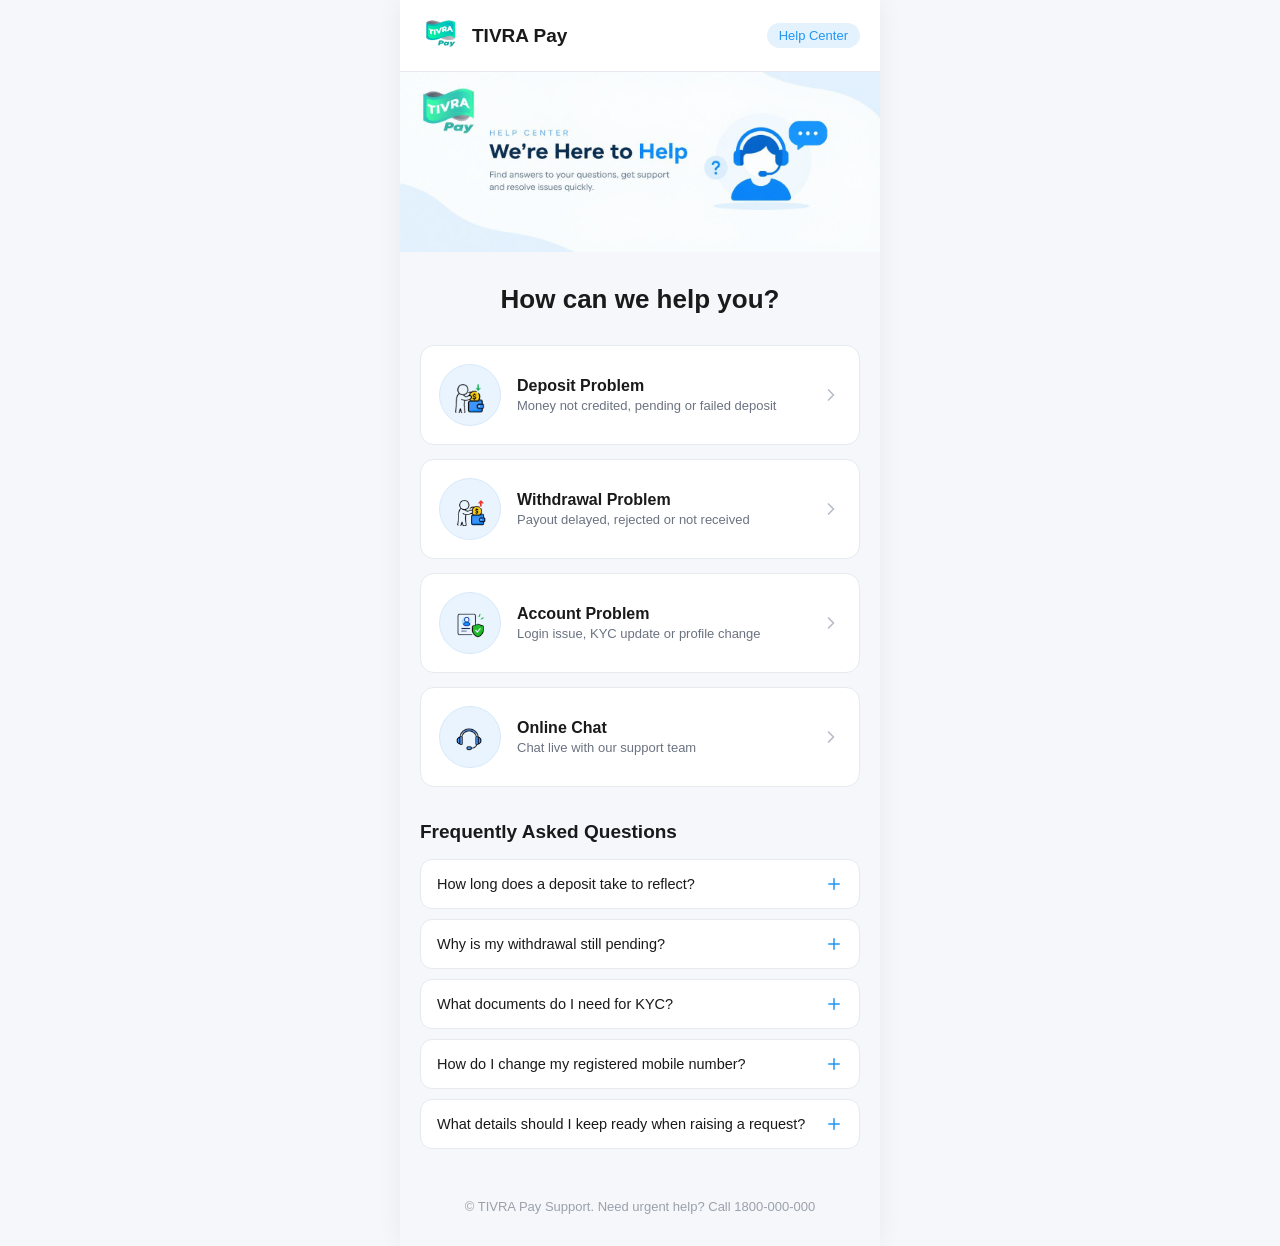
==== index.html @ f102bfab "Initial commit from mobile" ====
﻿<!DOCTYPE html>
<html lang="en">
<head>
    <meta charset="UTF-8">
    <meta name="viewport" content="width=device-width, initial-scale=1.0">
    <title>TIVRA Pay - Help Center</title>
    <link rel="stylesheet" href="style.css">
</head>
<body data-page="home">

    <!-- ===== HEADER ===== -->
    <header class="site-header">
        <div class="header-inner">
            <a href="index.html" class="brand">
                <img src="LOGO/logo.png" alt="TIVRA Pay" class="brand-logo">
                <span class="brand-name">TIVRA Pay</span>
            </a>
            <span class="header-badge">Help Center</span>
        </div>
    </header>

    <!-- ===== BANNER ===== -->
    <section class="banner">
        <img src="BANNER/photo_2026-10-02_21-46-53.jpg" alt="TIVRA Pay Help Center">
    </section>

    <!-- ===== INTRO ===== -->
    <section class="intro">
        <h1>How can we help you?</h1>
    </section>

    <!-- ===== ISSUE CARDS ===== -->
    <main class="issue-list">

        <!-- Deposit -->
        <a href="deposit.html" class="issue-card">
            <span class="icon-wrap">
                <img src="ICONS/DEPOSITE/photo_2026-10-02_21-55-02-removebg-preview.png" alt="Deposit Problem">
            </span>
            <span class="issue-text">
                <span class="issue-title">Deposit Problem</span>
                <span class="issue-desc">Money not credited, pending or failed deposit</span>
            </span>
            <svg class="chevron" viewBox="0 0 24 24" fill="none" stroke="currentColor" stroke-width="2" stroke-linecap="round" stroke-linejoin="round">
                <polyline points="9 18 15 12 9 6"/>
            </svg>
        </a>

        <!-- Withdrawal -->
        <a href="withdrawal.html" class="issue-card">
            <span class="icon-wrap">
                <img src="ICONS/WITHDRWAL/photo_2026-10-02_21-55-03-removebg-preview.png" alt="Withdrawal Problem">
            </span>
            <span class="issue-text">
                <span class="issue-title">Withdrawal Problem</span>
                <span class="issue-desc">Payout delayed, rejected or not received</span>
            </span>
            <svg class="chevron" viewBox="0 0 24 24" fill="none" stroke="currentColor" stroke-width="2" stroke-linecap="round" stroke-linejoin="round">
                <polyline points="9 18 15 12 9 6"/>
            </svg>
        </a>

        <!-- Account -->
        <a href="account.html" class="issue-card">
            <span class="icon-wrap" data-crop="account">
                <img src="ICONS/ACCOUNT-VERIFIRION/photo_2026-10-02_21-54-56-removebg-preview (1).png" alt="Account Problem">
            </span>
            <span class="issue-text">
                <span class="issue-title">Account Problem</span>
                <span class="issue-desc">Login issue, KYC update or profile change</span>
            </span>
            <svg class="chevron" viewBox="0 0 24 24" fill="none" stroke="currentColor" stroke-width="2" stroke-linecap="round" stroke-linejoin="round">
                <polyline points="9 18 15 12 9 6"/>
            </svg>
        </a>

    <!-- Online Chat -->
        <a href="#" class="issue-card" data-coming-soon="Online chat will be available soon.">
            <span class="icon-wrap">
                <img src="ICONS/ONLINE CHAT/photo_2026-10-03_16-47-51-removebg-preview.png" alt="Online Chat">
            </span>
            <span class="issue-text">
                <span class="issue-title">Online Chat</span>
                <span class="issue-desc">Chat live with our support team</span>
            </span>
            <svg class="chevron" viewBox="0 0 24 24" fill="none" stroke="currentColor" stroke-width="2" stroke-linecap="round" stroke-linejoin="round">
                <polyline points="9 18 15 12 9 6"/>
            </svg>
        </a>

    </main>

    <!-- ===== FAQ ===== -->
    <section class="faq">
        <h2 class="faq-title">Frequently Asked Questions</h2>

        <div class="faq-item">
            <button class="faq-q" aria-expanded="false">
                <span>How long does a deposit take to reflect?</span>
                <svg class="faq-plus" viewBox="0 0 24 24" fill="none" stroke="currentColor" stroke-width="2" stroke-linecap="round">
                    <line x1="12" y1="5" x2="12" y2="19"/>
                    <line x1="5" y1="12" x2="19" y2="12"/>
                </svg>
            </button>
            <div class="faq-a">
                <p>UPI and net banking deposits usually reflect within 30 minutes. Card payments can take up to 24 hours. If it is still pending after that, please raise a deposit request.</p>
            </div>
        </div>

        <div class="faq-item">
            <button class="faq-q" aria-expanded="false">
                <span>Why is my withdrawal still pending?</span>
                <svg class="faq-plus" viewBox="0 0 24 24" fill="none" stroke="currentColor" stroke-width="2" stroke-linecap="round">
                    <line x1="12" y1="5" x2="12" y2="19"/>
                    <line x1="5" y1="12" x2="19" y2="12"/>
                </svg>
            </button>
            <div class="faq-a">
                <p>Withdrawals are reviewed before approval, which usually takes 2 to 4 hours. A request can stay pending if your KYC is incomplete or your bank details do not match the account.</p>
            </div>
        </div>

        <div class="faq-item">
            <button class="faq-q" aria-expanded="false">
                <span>What documents do I need for KYC?</span>
                <svg class="faq-plus" viewBox="0 0 24 24" fill="none" stroke="currentColor" stroke-width="2" stroke-linecap="round">
                    <line x1="12" y1="5" x2="12" y2="19"/>
                    <line x1="5" y1="12" x2="19" y2="12"/>
                </svg>
            </button>
            <div class="faq-a">
                <p>A valid government photo ID and a proof of address. Both photos should be clear, all four corners visible, and not older than six months.</p>
            </div>
        </div>

        <div class="faq-item">
            <button class="faq-q" aria-expanded="false">
                <span>How do I change my registered mobile number?</span>
                <svg class="faq-plus" viewBox="0 0 24 24" fill="none" stroke="currentColor" stroke-width="2" stroke-linecap="round">
                    <line x1="12" y1="5" x2="12" y2="19"/>
                    <line x1="5" y1="12" x2="19" y2="12"/>
                </svg>
            </button>
            <div class="faq-a">
                <p>Raise an account request with the new number. Verification is completed on the number that is currently registered, so keep it active until the change is confirmed.</p>
            </div>
        </div>

        <div class="faq-item">
            <button class="faq-q" aria-expanded="false">
                <span>What details should I keep ready when raising a request?</span>
                <svg class="faq-plus" viewBox="0 0 24 24" fill="none" stroke="currentColor" stroke-width="2" stroke-linecap="round">
                    <line x1="12" y1="5" x2="12" y2="19"/>
                    <line x1="5" y1="12" x2="19" y2="12"/>
                </svg>
            </button>
            <div class="faq-a">
                <p>Your transaction or request ID, the amount, the date and time, and the payment method used. For withdrawals, also keep your bank account number and IFSC code handy.</p>
            </div>
        </div>

    </section>

    <!-- ===== TOAST ===== -->
    <div class="toast" id="toast" hidden></div>

    <footer class="site-footer">
        <p>&copy; TIVRA Pay Support. Need urgent help? Call 1800-000-000</p>
    </footer>

    <script src="script.js"></script>

</body>
</html>
---- style.css ----
﻿* {
    margin: 0;
    padding: 0;
    box-sizing: border-box;
}

body {
    font-family: 'Segoe UI', Arial, sans-serif;
    background: #f5f7fa;
    color: #1a1a1a;
    display: flex;
    flex-direction: column;
    min-height: 100vh;
    max-width: 480px;
    width: 100%;
    margin: 0 auto;
    box-shadow: 0 0 24px rgba(0, 0, 0, 0.06);
}

/* ===== HEADER ===== */
.site-header {
    background: #ffffff;
    border-bottom: 1px solid #e6e9ef;
    position: sticky;
    top: 0;
    z-index: 100;
}

.header-inner {
    width: 100%;
    max-width: 620px;
    margin: 0 auto;
    padding: 14px 20px;
    display: flex;
    align-items: center;
    justify-content: space-between;
}

.brand {
    display: flex;
    align-items: center;
    gap: 10px;
    text-decoration: none;
}

.brand-logo {
    width: 42px;
    height: auto;
    display: block;
    mix-blend-mode: multiply;
}

.brand-name {
    font-size: 19px;
    font-weight: 600;
    color: #1a1a1a;
}

.header-badge {
    font-size: 13px;
    font-weight: 500;
    color: #2196f3;
    background: #e3f2fd;
    padding: 5px 12px;
    border-radius: 20px;
    white-space: nowrap;
}

/* ===== BANNER ===== */
.banner {
    background: #ffffff;
    overflow: hidden;
}

.banner img {
    display: block;
    width: 100%;
    height: auto;
}

/* ===== INTRO ===== */
.intro {
    width: 100%;
    max-width: 620px;
    margin: 0 auto;
    padding: 32px 20px 22px;
    text-align: center;
}

.intro h1 {
    font-size: 26px;
    font-weight: 600;
    margin-bottom: 8px;
    color: #1a1a1a;
}

.intro p {
    font-size: 15px;
    color: #6b7280;
    line-height: 1.5;
}

/* ===== ISSUE CARDS ===== */
.issue-list {
    width: 100%;
    max-width: 620px;
    margin: 0 auto;
    padding: 0 20px;
    display: flex;
    flex-direction: column;
    gap: 14px;
}

.issue-card {
    display: flex;
    align-items: center;
    gap: 16px;
    width: 100%;
    text-align: left;
    text-decoration: none;
    background: #ffffff;
    border: 1px solid #e6e9ef;
    border-radius: 14px;
    padding: 18px 18px;
    cursor: pointer;
    font-family: inherit;
    transition: border-color 0.2s ease, box-shadow 0.2s ease, transform 0.15s ease;
}

.issue-card:hover {
    border-color: #2196f3;
    box-shadow: 0 6px 20px rgba(33, 150, 243, 0.12);
    transform: translateY(-2px);
}

.issue-card:active {
    transform: translateY(0);
}

.issue-card:focus-visible {
    outline: 2px solid #2196f3;
    outline-offset: 2px;
}

.icon-wrap {
    width: 62px;
    height: 62px;
    flex-shrink: 0;
    border-radius: 50%;
    background: #eaf4fe;
    border: 1px solid #d6e9fb;
    display: flex;
    align-items: center;
    justify-content: center;
    overflow: hidden;
    transition: background 0.2s ease, border-color 0.2s ease, box-shadow 0.2s ease;
}

.issue-card:hover .icon-wrap {
    background: #dbeafe;
    border-color: #2196f3;
    box-shadow: 0 3px 12px rgba(33, 150, 243, 0.2);
}

.icon-wrap img {
    width: 100%;
    height: 100%;
    object-fit: contain;
    padding: 4px;
    display: block;
}

.issue-text {
    display: flex;
    flex-direction: column;
    gap: 3px;
    flex: 1;
    min-width: 0;
}

.issue-title {
    font-size: 16px;
    font-weight: 600;
    color: #1a1a1a;
}

.issue-desc {
    font-size: 13px;
    color: #6b7280;
}

.chevron {
    width: 20px;
    height: 20px;
    flex-shrink: 0;
    color: #b6bcc7;
}

/* ===== SUB PAGES ===== */
.page-wrap {
    width: 100%;
    max-width: 620px;
    margin: 0 auto;
    padding: 24px 20px 10px;
}

.back-link {
    display: inline-flex;
    align-items: center;
    gap: 5px;
    font-size: 14px;
    color: #6b7280;
    text-decoration: none;
    margin-bottom: 20px;
    transition: color 0.2s ease;
}

.back-link svg {
    width: 17px;
    height: 17px;
}

.back-link:hover {
    color: #2196f3;
}

.page-hero {
    text-align: center;
    margin-bottom: 26px;
}

.page-hero h1 {
    font-size: 24px;
    font-weight: 600;
    margin-bottom: 8px;
}

.page-hero p {
    font-size: 14.5px;
    color: #6b7280;
    line-height: 1.6;
    max-width: 420px;
    margin: 0 auto;
}

.page-wrap .support-form {
    margin-bottom: 30px;
}

/* ===== FORM ===== */
.form-section {
    width: 100%;
    max-width: 620px;
    margin: 0 auto;
    padding: 26px 20px 10px;
}

.form-heading {
    font-size: 18px;
    font-weight: 600;
    margin-bottom: 16px;
}

.support-form {
    background: #ffffff;
    border: 1px solid #e6e9ef;
    border-radius: 14px;
    padding: 22px 20px;
}

.field {
    margin-bottom: 18px;
}

.field label {
    display: block;
    font-size: 14px;
    font-weight: 500;
    color: #374151;
    margin-bottom: 7px;
}

.field .optional {
    font-weight: 400;
    color: #9aa1ac;
}

.field input,
.field select,
.field textarea {
    width: 100%;
    border: 1px solid #d7dbe2;
    border-radius: 10px;
    padding: 12px 14px;
    font-size: 15px;
    font-family: inherit;
    color: #1a1a1a;
    background: #ffffff;
    transition: border-color 0.2s ease, box-shadow 0.2s ease;
}

.field select {
    appearance: none;
    -webkit-appearance: none;
    background-image: url("data:image/svg+xml;charset=utf-8,%3Csvg xmlns='http://www.w3.org/2000/svg' viewBox='0 0 24 24' fill='none' stroke='%236b7280' stroke-width='2' stroke-linecap='round' stroke-linejoin='round'%3E%3Cpolyline points='6 9 12 15 18 9'/%3E%3C/svg%3E");
    background-repeat: no-repeat;
    background-position: right 14px center;
    background-size: 17px;
    padding-right: 40px;
    cursor: pointer;
}

.field textarea {
    resize: vertical;
    min-height: 90px;
}

.field input::placeholder,
.field textarea::placeholder {
    color: #b6bcc7;
}

.field input:focus,
.field select:focus,
.field textarea:focus {
    outline: none;
    border-color: #2196f3;
    box-shadow: 0 0 0 3px rgba(33, 150, 243, 0.12);
}

.field.invalid input,
.field.invalid select,
.field.invalid textarea {
    border-color: #e53935;
}

.field.invalid input:focus,
.field.invalid select:focus,
.field.invalid textarea:focus {
    box-shadow: 0 0 0 3px rgba(229, 57, 53, 0.12);
}

.err {
    display: none;
    color: #e53935;
    font-size: 12.5px;
    margin-top: 6px;
}

.field.invalid .err {
    display: block;
}

.submit-btn {
    width: 100%;
    padding: 14px;
    background: #2196f3;
    color: #ffffff;
    border: none;
    border-radius: 10px;
    font-size: 16px;
    font-weight: 500;
    font-family: inherit;
    cursor: pointer;
    transition: background 0.3s ease;
}

.submit-btn:hover {
    background: #1976d2;
}

.submit-btn:active {
    transform: scale(0.99);
}

.submit-btn:disabled {
    background: #90caf9;
    cursor: not-allowed;
    transform: none;
}

/* ===== IMAGE UPLOAD ===== */
.upload-box {
    border: 2px dashed #d7dbe2;
    border-radius: 12px;
    background: #fbfcfe;
    min-height: 132px;
    display: flex;
    align-items: center;
    justify-content: center;
    cursor: pointer;
    overflow: hidden;
    position: relative;
    transition: border-color 0.2s ease, background 0.2s ease;
}

.upload-box:hover,
.upload-box:focus-visible,
.upload-box.dragging {
    border-color: #2196f3;
    background: #f2f8ff;
    outline: none;
}

.field.invalid .upload-box {
    border-color: #e53935;
    background: #fff6f6;
}

.upload-empty {
    display: flex;
    flex-direction: column;
    align-items: center;
    gap: 5px;
    padding: 20px 14px;
    text-align: center;
}

.upload-empty[hidden] {
    display: none;
}

.upload-icon {
    width: 34px;
    height: 34px;
    color: #2196f3;
}

.upload-text {
    font-size: 14px;
    font-weight: 500;
    color: #374151;
}

.upload-hint {
    font-size: 12px;
    color: #9aa1ac;
}

.upload-preview {
    position: relative;
    width: 100%;
    height: 190px;
}

.upload-preview img {
    width: 100%;
    height: 100%;
    object-fit: contain;
    display: block;
    background: #ffffff;
}

.upload-remove {
    position: absolute;
    top: 8px;
    right: 8px;
    width: 30px;
    height: 30px;
    border-radius: 50%;
    border: none;
    background: rgba(0, 0, 0, 0.6);
    color: #ffffff;
    display: flex;
    align-items: center;
    justify-content: center;
    cursor: pointer;
}

.upload-remove svg {
    width: 15px;
    height: 15px;
}

.upload-remove:hover {
    background: #e53935;
}

/* ===== LOADING OVERLAY ===== */
.loading-overlay[hidden] {
    display: none;
}

.loading-overlay {
    position: fixed;
    inset: 0;
    background: rgba(0, 0, 0, 0.5);
    backdrop-filter: blur(3px);
    -webkit-backdrop-filter: blur(3px);
    z-index: 300;
    display: flex;
    align-items: center;
    justify-content: center;
    padding: 20px;
}

body.is-locked {
    overflow: hidden;
}

.loading-box {
    background: #ffffff;
    border-radius: 18px;
    padding: 32px 26px 26px;
    max-width: 360px;
    width: 100%;
    text-align: center;
    box-shadow: 0 15px 50px rgba(0, 0, 0, 0.2);
    animation: popIn 0.3s ease-out;
}

.loading-box h2 {
    font-size: 18px;
    font-weight: 600;
    margin-bottom: 6px;
}

.loading-box p {
    font-size: 13.5px;
    color: #6b7280;
    margin-bottom: 18px;
}

.spinner {
    width: 54px;
    height: 54px;
    margin: 0 auto 18px;
    position: relative;
}

.spinner span {
    position: absolute;
    width: 100%;
    height: 100%;
    border: 4px solid transparent;
    border-top-color: #2196f3;
    border-radius: 50%;
    animation: spin 1.1s linear infinite;
}

.spinner span:nth-child(2) {
    width: 74%;
    height: 74%;
    top: 13%;
    left: 13%;
    border-top-color: #90caf9;
    animation-duration: 1.5s;
    animation-direction: reverse;
}

.spinner span:nth-child(3) {
    width: 46%;
    height: 46%;
    top: 27%;
    left: 27%;
    border-top-color: #e3f2fd;
    animation-duration: 2s;
}

@keyframes spin {
    to { transform: rotate(360deg); }
}

.progress-track {
    width: 100%;
    height: 6px;
    border-radius: 3px;
    background: #e6e9ef;
    overflow: hidden;
}

.progress-fill {
    height: 100%;
    width: 0;
    border-radius: 3px;
    background: #2196f3;
}

.countdown {
    display: inline-block;
    margin-top: 10px;
    font-size: 13px;
    font-weight: 600;
    color: #2196f3;
}

/* ===== TOAST ===== */
.toast[hidden] {
    display: none;
}

.toast {
    position: fixed;
    left: 50%;
    bottom: 26px;
    transform: translateX(-50%);
    background: #1a1a1a;
    color: #ffffff;
    font-size: 13.5px;
    padding: 11px 18px;
    border-radius: 22px;
    z-index: 400;
    max-width: 88%;
    text-align: center;
    box-shadow: 0 8px 26px rgba(0, 0, 0, 0.28);
    animation: popIn 0.25s ease-out;
}

/* ===== SUCCESS POPUP ===== */
.success-popup[hidden] {
    display: none;
}

.success-popup {
    position: fixed;
    inset: 0;
    background: rgba(0, 0, 0, 0.45);
    backdrop-filter: blur(3px);
    -webkit-backdrop-filter: blur(3px);
    z-index: 200;
    display: flex;
    align-items: center;
    justify-content: center;
    padding: 20px;
}

.success-box {
    background: #ffffff;
    border-radius: 18px;
    padding: 36px 28px 28px;
    max-width: 380px;
    width: 100%;
    text-align: center;
    box-shadow: 0 15px 50px rgba(0, 0, 0, 0.2);
    animation: popIn 0.3s ease-out;
}

.check-icon {
    width: 60px;
    height: 60px;
    margin: 0 auto 16px;
    background: #4ade80;
    border-radius: 50%;
    display: flex;
    align-items: center;
    justify-content: center;
}

.check-icon svg {
    width: 30px;
    height: 30px;
}

.success-box h2 {
    font-size: 21px;
    font-weight: 600;
    margin-bottom: 10px;
}

.success-box p {
    font-size: 14px;
    color: #555;
    line-height: 1.6;
    margin-bottom: 20px;
}

.done-btn {
    width: 100%;
    padding: 12px;
    background: #2196f3;
    color: #ffffff;
    border: none;
    border-radius: 10px;
    font-size: 15px;
    font-weight: 500;
    font-family: inherit;
    cursor: pointer;
}

.done-btn:hover {
    background: #1976d2;
}

@keyframes popIn {
    from { transform: scale(0.9); opacity: 0; }
    to { transform: scale(1); opacity: 1; }
}

/* ===== FAQ ===== */
.faq {
    width: 100%;
    max-width: 620px;
    margin: 0 auto;
    padding: 34px 20px 10px;
}

.faq-title {
    font-size: 19px;
    font-weight: 600;
    margin-bottom: 16px;
    color: #1a1a1a;
}

.faq-item {
    background: #ffffff;
    border: 1px solid #e6e9ef;
    border-radius: 12px;
    margin-bottom: 10px;
    overflow: hidden;
    transition: border-color 0.2s ease, box-shadow 0.2s ease;
}

.faq-item.open {
    border-color: #2196f3;
    box-shadow: 0 4px 16px rgba(33, 150, 243, 0.12);
}

.faq-q {
    display: flex;
    align-items: center;
    justify-content: space-between;
    gap: 12px;
    width: 100%;
    text-align: left;
    background: none;
    border: none;
    padding: 15px 16px;
    font-family: inherit;
    font-size: 14.5px;
    font-weight: 500;
    color: #1a1a1a;
    cursor: pointer;
}

.faq-q:focus-visible {
    outline: 2px solid #2196f3;
    outline-offset: -2px;
}

.faq-plus {
    width: 18px;
    height: 18px;
    flex-shrink: 0;
    color: #2196f3;
    transition: transform 0.25s ease;
}

.faq-item.open .faq-plus {
    transform: rotate(135deg);
}

.faq-a {
    max-height: 0;
    overflow: hidden;
    transition: max-height 0.3s ease;
}

.faq-a p {
    font-size: 14px;
    color: #6b7280;
    line-height: 1.65;
    padding: 0 16px 16px;
}

/* ===== FOOTER ===== */
.site-footer {
    width: 100%;
    margin-top: auto;
    padding: 28px 20px;
    text-align: center;
}

.site-footer p {
    font-size: 13px;
    color: #9aa1ac;
    line-height: 1.6;
}

@media (max-width: 480px) {
    .intro h1 { font-size: 22px; }
    .brand-logo { width: 36px; }
    .icon-wrap { width: 42px; height: 42px; }
    .issue-card { padding: 15px 14px; gap: 12px; }
}


/* ============================================================
   MESSENGER (WhatsApp / Telegram style) - user chat + admin panel
   ============================================================ */
body.ms-app {
    display: block;
    max-width: none;
    width: 100%;
    height: 100vh;
    height: 100dvh;
    overflow: hidden;
    background: #e9edf3;
}

.messenger {
    display: flex;
    height: 100vh;
    height: 100dvh;
    width: 100%;
    overflow: hidden;
}

.ms-pane {
    display: flex;
    flex-direction: column;
    min-height: 0;
    background: #ffffff;
}

.ms-pane[hidden] { display: none; }

.ms-list-pane {
    width: 100%;
    border-right: 1px solid #e3e7ee;
    position: relative;
}

.ms-bar {
    flex-shrink: 0;
    display: flex;
    align-items: center;
    justify-content: space-between;
    gap: 10px;
    padding: 11px 12px;
    background: #f7f9fc;
    border-bottom: 1px solid #e3e7ee;
    min-height: 56px;
}

.ms-bar-title {
    display: flex;
    align-items: center;
    gap: 9px;
    font-size: 16px;
    font-weight: 600;
    color: #1a1a1a;
    min-width: 0;
}

.ms-bar-admin { background: #1f3b57; border-bottom-color: #16304a; }
.ms-bar-admin .ms-bar-title { color: #ffffff; }

.ms-admin-dot {
    width: 9px;
    height: 9px;
    border-radius: 50%;
    background: #4ade80;
    flex-shrink: 0;
}

.ms-bar-admin .ms-icon-btn { color: #d7e3f0; }
.ms-bar-admin .ms-icon-btn:hover { background: #2d4f70; }

.ms-logo {
    width: 30px;
    height: auto;
    display: block;
    mix-blend-mode: multiply;
}

.ms-icon-btn {
    width: 38px;
    height: 38px;
    flex-shrink: 0;
    border: none;
    border-radius: 50%;
    background: transparent;
    color: #55606e;
    display: flex;
    align-items: center;
    justify-content: center;
    cursor: pointer;
    text-decoration: none;
    transition: background 0.18s ease;
}

.ms-icon-btn svg { width: 21px; height: 21px; }
.ms-icon-btn:hover { background: #e9edf3; }

.ms-search {
    flex-shrink: 0;
    padding: 9px 12px;
    background: #f7f9fc;
    border-bottom: 1px solid #eef1f6;
}

.ms-search input {
    width: 100%;
    border: none;
    border-radius: 9px;
    background: #e9edf3;
    padding: 9px 13px;
    font-family: inherit;
    font-size: 14px;
    color: #1a1a1a;
}

.ms-search input:focus { outline: 2px solid #2196f3; outline-offset: -1px; }

.ms-list {
    flex: 1;
    min-height: 0;
    overflow-y: auto;
    -webkit-overflow-scrolling: touch;
}

.ms-chat-row {
    width: 100%;
    display: flex;
    align-items: center;
    gap: 11px;
    padding: 11px 12px;
    background: transparent;
    border: none;
    border-bottom: 1px solid #f0f3f7;
    text-align: left;
    font-family: inherit;
    cursor: pointer;
    transition: background 0.15s ease;
}

.ms-chat-row:hover { background: #f5f7fa; }
.ms-chat-row:focus-visible { outline: 2px solid #2196f3; outline-offset: -2px; }

.ms-avatar {
    width: 46px;
    height: 46px;
    flex-shrink: 0;
    border-radius: 50%;
    background: #2196f3;
    color: #ffffff;
    font-size: 15px;
    font-weight: 600;
    display: flex;
    align-items: center;
    justify-content: center;
    overflow: hidden;
    text-transform: uppercase;
}

.ms-avatar.lg { width: 64px; height: 64px; font-size: 21px; }

.ms-row-main {
    flex: 1;
    min-width: 0;
    display: flex;
    flex-direction: column;
    gap: 2px;
}

.ms-row-top {
    display: flex;
    align-items: baseline;
    justify-content: space-between;
    gap: 8px;
}

.ms-row-name {
    font-size: 15px;
    font-weight: 600;
    color: #1a1a1a;
    overflow: hidden;
    text-overflow: ellipsis;
    white-space: nowrap;
}

.ms-chat-row.unread .ms-row-name { color: #0d47a1; }

.ms-row-time {
    font-size: 11.5px;
    color: #8b95a3;
    flex-shrink: 0;
}

.ms-chat-row.unread .ms-row-time { color: #2196f3; font-weight: 600; }

.ms-row-topic {
    font-size: 11.5px;
    color: #1976d2;
    font-weight: 500;
    overflow: hidden;
    text-overflow: ellipsis;
    white-space: nowrap;
}

.ms-row-msg {
    font-size: 13px;
    color: #6b7280;
    overflow: hidden;
    text-overflow: ellipsis;
    white-space: nowrap;
}

.ms-unread {
    flex-shrink: 0;
    min-width: 20px;
    height: 20px;
    padding: 0 6px;
    border-radius: 10px;
    background: #2196f3;
    color: #ffffff;
    font-size: 11px;
    font-weight: 600;
    display: flex;
    align-items: center;
    justify-content: center;
}

.ms-empty {
    flex: 1;
    display: flex;
    flex-direction: column;
    align-items: center;
    justify-content: center;
    text-align: center;
    padding: 34px 26px;
    color: #8b95a3;
}

.ms-empty[hidden] { display: none; }

.ms-empty svg {
    width: 46px;
    height: 46px;
    color: #c3cad4;
    margin-bottom: 12px;
}

.ms-empty-title {
    font-size: 15.5px;
    font-weight: 600;
    color: #55606e;
    margin-bottom: 6px;
}

.ms-empty-sub {
    font-size: 13px;
    line-height: 1.6;
    max-width: 300px;
}

.ms-primary-btn {
    margin-top: 16px;
    padding: 11px 22px;
    background: #2196f3;
    color: #ffffff;
    border: none;
    border-radius: 10px;
    font-family: inherit;
    font-size: 14px;
    font-weight: 500;
    cursor: pointer;
}

.ms-primary-btn:hover { background: #1976d2; }

.ms-fab {
    position: absolute;
    right: 16px;
    bottom: 16px;
    width: 54px;
    height: 54px;
    border: none;
    border-radius: 50%;
    background: #2196f3;
    color: #ffffff;
    display: flex;
    align-items: center;
    justify-content: center;
    cursor: pointer;
    box-shadow: 0 6px 18px rgba(33, 150, 243, 0.4);
    z-index: 20;
}

.ms-fab svg { width: 24px; height: 24px; }
.ms-fab:hover { background: #1976d2; }

/* ===== CONVERSATION ===== */
.ms-chat-pane { width: 100%; background: #dfe6ee; }

.ms-topbar {
    background: #f7f9fc;
}

.is-admin .ms-topbar { background: #1f3b57; border-bottom-color: #16304a; }
.is-admin .ms-topbar .ms-peer-name { color: #ffffff; }
.is-admin .ms-topbar .ms-peer-status { color: #b9cbdd; }
.is-admin .ms-topbar .ms-icon-btn { color: #d7e3f0; }
.is-admin .ms-topbar .ms-icon-btn:hover { background: #2d4f70; }

.ms-peer {
    flex: 1;
    min-width: 0;
    display: flex;
    align-items: center;
    gap: 10px;
    background: none;
    border: none;
    padding: 0;
    font-family: inherit;
    text-align: left;
    cursor: pointer;
}

.ms-peer-text {
    min-width: 0;
    display: flex;
    flex-direction: column;
    gap: 1px;
}

.ms-peer-name {
    font-size: 15.5px;
    font-weight: 600;
    color: #1a1a1a;
    overflow: hidden;
    text-overflow: ellipsis;
    white-space: nowrap;
}

.ms-peer-status {
    font-size: 11.5px;
    color: #6b7280;
    overflow: hidden;
    text-overflow: ellipsis;
    white-space: nowrap;
}

.ms-messages {
    flex: 1;
    min-height: 0;
    overflow-y: auto;
    -webkit-overflow-scrolling: touch;
    padding: 14px 12px 6px;
    display: flex;
    flex-direction: column;
    gap: 7px;
    background-color: #dfe6ee;
    background-image: radial-gradient(circle at 18px 18px, rgba(255,255,255,0.55) 1.4px, transparent 1.5px);
    background-size: 34px 34px;
}

.ms-no-msgs {
    margin: auto;
    font-size: 13.5px;
    color: #6b7280;
    text-align: center;
}

.ms-daysep {
    display: flex;
    justify-content: center;
    margin: 6px 0 4px;
}

.ms-daysep span {
    font-size: 11px;
    font-weight: 600;
    color: #4a5563;
    background: #eef2f7;
    border-radius: 11px;
    padding: 4px 11px;
}

.ms-msg {
    display: flex;
    max-width: 82%;
}

.ms-msg.out { align-self: flex-end; justify-content: flex-end; }
.ms-msg.in { align-self: flex-start; }

.ms-bubble {
    position: relative;
    display: flex;
    flex-direction: column;
    gap: 4px;
    background: #ffffff;
    border-radius: 12px;
    padding: 7px 10px 5px;
    box-shadow: 0 1px 1px rgba(0, 0, 0, 0.1);
    cursor: pointer;
    min-width: 0;
}

.ms-msg.out .ms-bubble { background: #d7f5c4; }

.ms-msg.out .ms-bubble::after,
.ms-msg.in .ms-bubble::after {
    content: '';
    position: absolute;
    bottom: 0;
    width: 9px;
    height: 13px;
}

.ms-msg.out .ms-bubble::after {
    right: -7px;
    background: #d7f5c4;
    clip-path: polygon(0 0, 100% 0, 0 100%);
}

.ms-msg.in .ms-bubble::after {
    left: -7px;
    background: #ffffff;
    clip-path: polygon(100% 0, 100% 100%, 0 100%);
}

.ms-bubble-text {
    font-size: 14.5px;
    line-height: 1.5;
    color: #1a1a1a;
    white-space: pre-wrap;
    word-break: break-word;
}

.ms-bubble-img {
    display: block;
    width: 100%;
    max-width: 240px;
    max-height: 190px;
    object-fit: cover;
    border-radius: 9px;
    background: #ffffff;
}

.ms-bubble-file {
    display: flex;
    align-items: center;
    gap: 8px;
    min-width: 0;
}

.ms-bubble-file svg {
    width: 22px;
    height: 22px;
    color: #1976d2;
    flex-shrink: 0;
}

.ms-file-text {
    display: flex;
    flex-direction: column;
    gap: 1px;
    font-size: 13.5px;
    color: #1a1a1a;
    min-width: 0;
    overflow: hidden;
    text-overflow: ellipsis;
    white-space: nowrap;
}

.ms-file-text em {
    font-style: normal;
    font-size: 11px;
    color: #8b95a3;
}

.ms-bubble-time {
    align-self: flex-end;
    font-size: 10.5px;
    color: #8b95a3;
    margin-top: 1px;
    white-space: nowrap;
}

/* ===== ATTACH MENU ===== */
.ms-attach-menu {
    flex-shrink: 0;
    display: flex;
    gap: 10px;
    padding: 10px 12px;
    background: #f7f9fc;
    border-top: 1px solid #e3e7ee;
}

.ms-attach-menu[hidden] { display: none; }

.ms-attach-item {
    flex: 1;
    display: flex;
    flex-direction: column;
    align-items: center;
    gap: 6px;
    padding: 11px 8px;
    background: #ffffff;
    border: 1px solid #e3e7ee;
    border-radius: 12px;
    font-family: inherit;
    font-size: 12.5px;
    font-weight: 500;
    color: #374151;
    cursor: pointer;
}

.ms-attach-item:hover { border-color: #2196f3; background: #f2f8ff; }

.ms-attach-ic {
    width: 40px;
    height: 40px;
    border-radius: 50%;
    display: flex;
    align-items: center;
    justify-content: center;
}

.ms-attach-ic.img { background: #e8f5e9; color: #43a047; }
.ms-attach-ic.doc { background: #e3f2fd; color: #1e88e5; }
.ms-attach-ic svg { width: 21px; height: 21px; }

/* ===== COMPOSER ===== */
.ms-composer {
    flex-shrink: 0;
    display: flex;
    align-items: center;
    gap: 7px;
    padding: 9px 10px;
    background: #f7f9fc;
    border-top: 1px solid #e3e7ee;
}

.ms-composer input {
    flex: 1;
    min-width: 0;
    border: 1px solid #dde2ea;
    border-radius: 20px;
    background: #ffffff;
    padding: 10px 14px;
    font-family: inherit;
    font-size: 14.5px;
    color: #1a1a1a;
}

.ms-composer input:focus {
    outline: none;
    border-color: #2196f3;
    box-shadow: 0 0 0 2px rgba(33, 150, 243, 0.14);
}

.ms-composer input::placeholder { color: #9aa1ac; }

.ms-send-btn {
    width: 42px;
    height: 42px;
    flex-shrink: 0;
    border: none;
    border-radius: 50%;
    background: #2196f3;
    color: #ffffff;
    display: flex;
    align-items: center;
    justify-content: center;
    cursor: pointer;
}

.ms-send-btn svg { width: 19px; height: 19px; }
.ms-send-btn:hover { background: #1976d2; }

.ms-auto-chip {
    flex-shrink: 0;
    padding: 6px 11px;
    border: 1px solid #b2dfdb;
    border-radius: 14px;
    background: #e8f6f4;
    color: #00796b;
    font-family: inherit;
    font-size: 11.5px;
    font-weight: 600;
    cursor: pointer;
    white-space: nowrap;
}

.ms-auto-chip:hover { background: #d4efec; }

.ms-auto-chip.off {
    background: #f1f3f7;
    border-color: #dde2ea;
    color: #8b95a3;
}

.ms-msg.typing { pointer-events: none; }

.ms-typing {
    display: inline-flex;
    align-items: center;
    gap: 4px;
    height: 18px;
}

.ms-typing i {
    width: 6px;
    height: 6px;
    border-radius: 50%;
    background: #9aa1ac;
    animation: typingBounce 1.2s infinite ease-in-out;
}

.ms-typing i:nth-child(2) { animation-delay: 0.18s; }
.ms-typing i:nth-child(3) { animation-delay: 0.36s; }

@keyframes typingBounce {
    0%, 60%, 100% { transform: translateY(0); opacity: 0.5; }
    30% { transform: translateY(-5px); opacity: 1; }
}

/* ===== MODALS / SHEET ===== */
.modal-overlay {
    position: fixed;
    inset: 0;
    background: rgba(0, 0, 0, 0.5);
    backdrop-filter: blur(3px);
    -webkit-backdrop-filter: blur(3px);
    z-index: 400;
    display: flex;
    align-items: center;
    justify-content: center;
    padding: 18px;
}

.modal-overlay[hidden] { display: none; }

.modal-box {
    background: #ffffff;
    border-radius: 16px;
    padding: 20px 18px;
    width: 100%;
    max-width: 420px;
    max-height: 88vh;
    overflow-y: auto;
    box-shadow: 0 15px 50px rgba(0, 0, 0, 0.26);
    animation: popIn 0.25s ease-out;
}

.gate-box { max-width: 380px; }
.confirm-box { max-width: 340px; }

.modal-box h2 {
    font-size: 18px;
    font-weight: 600;
    margin-bottom: 6px;
}

.modal-sub {
    font-size: 13px;
    color: #6b7280;
    line-height: 1.6;
    margin-bottom: 16px;
}

.ms-modal-head {
    display: flex;
    align-items: flex-start;
    justify-content: space-between;
    gap: 10px;
    margin-bottom: 14px;
}

.ms-modal-head h2 { margin-bottom: 0; }

.icon-close {
    flex-shrink: 0;
    width: 30px;
    height: 30px;
    border-radius: 50%;
    border: none;
    background: #f1f3f7;
    color: #6b7280;
    display: flex;
    align-items: center;
    justify-content: center;
    cursor: pointer;
}

.icon-close svg { width: 15px; height: 15px; }
.icon-close:hover { background: #e53935; color: #ffffff; }

.ms-info-hero {
    display: flex;
    flex-direction: column;
    align-items: center;
    gap: 7px;
    margin-bottom: 16px;
    text-align: center;
}

.ms-info-name {
    font-size: 16px;
    font-weight: 600;
    color: #1a1a1a;
}

.ms-info-topic {
    font-size: 13px;
    color: #1976d2;
    font-weight: 500;
}

.detail-facts {
    display: grid;
    grid-template-columns: repeat(2, 1fr);
    gap: 9px;
    background: #f7f9fc;
    border: 1px solid #e3e7ee;
    border-radius: 11px;
    padding: 12px;
    margin-bottom: 16px;
}

.fact {
    display: flex;
    flex-direction: column;
    gap: 2px;
    min-width: 0;
}

.fact-k {
    font-size: 11px;
    color: #8b95a3;
}

.fact-v {
    font-size: 13.5px;
    font-weight: 600;
    color: #1a1a1a;
    overflow: hidden;
    text-overflow: ellipsis;
    white-space: nowrap;
}

.ms-info-actions { display: flex; gap: 9px; }

.ms-info-btn {
    flex: 1;
    display: inline-flex;
    align-items: center;
    justify-content: center;
    gap: 7px;
    padding: 12px 8px;
    background: #ffffff;
    border: 1px solid #dde2ea;
    border-radius: 10px;
    font-family: inherit;
    font-size: 13.5px;
    font-weight: 500;
    color: #1a1a1a;
    cursor: pointer;
}

.ms-info-btn svg {
    width: 17px;
    height: 17px;
    color: #2196f3;
    flex-shrink: 0;
}

.ms-info-btn:hover { border-color: #2196f3; background: #f2f8ff; }
.ms-info-btn.danger svg { color: #e53935; }
.ms-info-btn.danger:hover { border-color: #e53935; background: #fff5f5; }

.confirm-actions { display: flex; gap: 10px; }

.ghost-btn {
    flex: 1;
    padding: 12px;
    background: #ffffff;
    border: 1px solid #dde2ea;
    border-radius: 10px;
    font-family: inherit;
    font-size: 14px;
    font-weight: 500;
    color: #374151;
    cursor: pointer;
}

.ghost-btn:hover { background: #f1f3f7; }

.danger-btn {
    flex: 1;
    padding: 12px;
    background: #e53935;
    border: none;
    border-radius: 10px;
    font-family: inherit;
    font-size: 14px;
    font-weight: 500;
    color: #ffffff;
    cursor: pointer;
}

.danger-btn:hover { background: #c62828; }

/* ===== BOTTOM SHEET ===== */
.sheet-overlay {
    position: fixed;
    inset: 0;
    background: rgba(0, 0, 0, 0.45);
    z-index: 450;
    display: flex;
    align-items: flex-end;
    justify-content: center;
    padding: 10px;
}

.sheet-overlay[hidden] { display: none; }

.ms-sheet {
    width: 100%;
    max-width: 440px;
    background: #ffffff;
    border-radius: 16px;
    overflow: hidden;
    padding: 8px;
    animation: sheetUp 0.22s ease-out;
}

@keyframes sheetUp {
    from { transform: translateY(22px); opacity: 0; }
    to { transform: translateY(0); opacity: 1; }
}

.ms-sheet-head {
    font-size: 12.5px;
    color: #6b7280;
    padding: 9px 12px 11px;
    border-bottom: 1px solid #eef1f6;
    margin-bottom: 5px;
    overflow: hidden;
    text-overflow: ellipsis;
    white-space: nowrap;
}

.ms-sheet-item {
    width: 100%;
    display: flex;
    align-items: center;
    gap: 12px;
    padding: 13px 12px;
    background: none;
    border: none;
    border-radius: 10px;
    font-family: inherit;
    font-size: 14.5px;
    color: #1a1a1a;
    text-align: left;
    cursor: pointer;
}

.ms-sheet-item svg {
    width: 19px;
    height: 19px;
    color: #55606e;
    flex-shrink: 0;
}

.ms-sheet-item:hover { background: #f5f7fa; }
.ms-sheet-item.danger { color: #e53935; }
.ms-sheet-item.danger svg { color: #e53935; }
.ms-sheet-item.cancel {
    margin-top: 5px;
    border-top: 1px solid #eef1f6;
    border-radius: 0;
    justify-content: center;
    font-weight: 500;
    color: #55606e;
}

/* ===== IMAGE LIGHTBOX ===== */
.lightbox {
    position: fixed;
    inset: 0;
    background: rgba(0, 0, 0, 0.86);
    z-index: 600;
    display: flex;
    align-items: center;
    justify-content: center;
    padding: 16px;
}

.lightbox[hidden] { display: none; }

.lightbox-inner {
    width: 100%;
    max-width: 620px;
    max-height: 90vh;
    background: #ffffff;
    border-radius: 16px;
    overflow: hidden;
    display: flex;
    flex-direction: column;
    box-shadow: 0 20px 60px rgba(0, 0, 0, 0.5);
    animation: popIn 0.25s ease-out;
}

.lightbox-bar {
    display: flex;
    align-items: center;
    justify-content: space-between;
    gap: 10px;
    padding: 11px 13px;
    border-bottom: 1px solid #e3e7ee;
    flex-shrink: 0;
}

.lightbox-name {
    font-size: 13.5px;
    font-weight: 600;
    color: #1a1a1a;
    overflow: hidden;
    text-overflow: ellipsis;
    white-space: nowrap;
}

.lightbox-tools {
    display: flex;
    gap: 8px;
    flex-shrink: 0;
}

.lightbox-btn {
    display: inline-flex;
    align-items: center;
    gap: 6px;
    padding: 8px 13px;
    background: #f1f3f7;
    border: none;
    border-radius: 9px;
    font-family: inherit;
    font-size: 13px;
    font-weight: 500;
    color: #374151;
    text-decoration: none;
    cursor: pointer;
}

.lightbox-btn svg { width: 15px; height: 15px; color: #1976d2; }
.lightbox-btn:hover { background: #e3f2fd; color: #1976d2; }

.lightbox-stage {
    flex: 1;
    min-height: 0;
    padding: 12px;
    background: #f7f9fc;
    display: flex;
    align-items: center;
    justify-content: center;
}

.lightbox-stage img {
    max-width: 100%;
    max-height: calc(90vh - 96px);
    width: auto;
    height: auto;
    object-fit: contain;
    display: block;
    border-radius: 8px;
    background: #ffffff;
}

/* ===== TOAST ===== */
.toast[hidden] { display: none; }

.toast {
    position: fixed;
    left: 50%;
    bottom: 24px;
    transform: translateX(-50%);
    background: #1a1a1a;
    color: #ffffff;
    font-size: 13.5px;
    padding: 11px 18px;
    border-radius: 22px;
    z-index: 700;
    max-width: 88%;
    text-align: center;
    box-shadow: 0 8px 26px rgba(0, 0, 0, 0.3);
    animation: popIn 0.25s ease-out;
}

/* ===== TWO PANE ON WIDE SCREENS ===== */
@media (min-width: 768px) {
    .ms-list-pane {
        width: 340px;
        flex-shrink: 0;
    }

    .ms-chat-pane { flex: 1; }
    .ms-chat-pane[hidden] { display: none; }
    .ms-topbar .ms-icon-btn#backBtn { display: none; }
}

@media (max-width: 767px) {
    .ms-list-pane,
    .ms-chat-pane { width: 100%; }

    body.ms-app.chat-open .ms-list-pane { display: none; }
    body.ms-app:not(.chat-open) .ms-chat-pane { display: none; }
}

@media (max-width: 420px) {
    .ms-bar { padding: 10px; min-height: 54px; }
    .ms-bar-title { font-size: 15px; }
    .ms-logo { width: 27px; }
    .ms-avatar { width: 44px; height: 44px; font-size: 14px; }
    .ms-row-name { font-size: 14.5px; }
    .ms-row-msg { font-size: 12.5px; }
    .ms-chat-row { padding: 10px; gap: 10px; }
    .ms-messages { padding: 12px 9px 5px; gap: 6px; }
    .ms-msg { max-width: 88%; }
    .ms-bubble-text { font-size: 14px; }
    .ms-bubble-img { max-width: 205px; max-height: 160px; }
    .ms-composer { padding: 8px; gap: 6px; }
    .ms-composer input { padding: 9px 13px; font-size: 14px; }
    .ms-send-btn { width: 40px; height: 40px; }
    .ms-icon-btn { width: 36px; height: 36px; }
    .ms-modal-head h2, .modal-box h2 { font-size: 17px; }
    .modal-box { padding: 18px 15px; }
    .ms-info-actions { flex-direction: column; }
    .detail-facts { padding: 10px; gap: 7px; }
    .ms-fab { width: 50px; height: 50px; right: 14px; bottom: 14px; }
    .lightbox-inner { max-height: 88vh; }
    .lightbox-stage img { max-height: calc(88vh - 92px); }
}

@media (max-width: 340px) {
    .ms-bar-title { font-size: 14px; }
    .ms-avatar { width: 40px; height: 40px; font-size: 13px; }
    .ms-row-name { font-size: 13.5px; }
    .ms-bubble-text { font-size: 13.5px; }
    .ms-msg { max-width: 92%; }
    .ms-bubble-img { max-width: 175px; max-height: 140px; }
    .ms-attach-item { font-size: 11.5px; padding: 9px 6px; }
    .ms-attach-ic { width: 36px; height: 36px; }
}
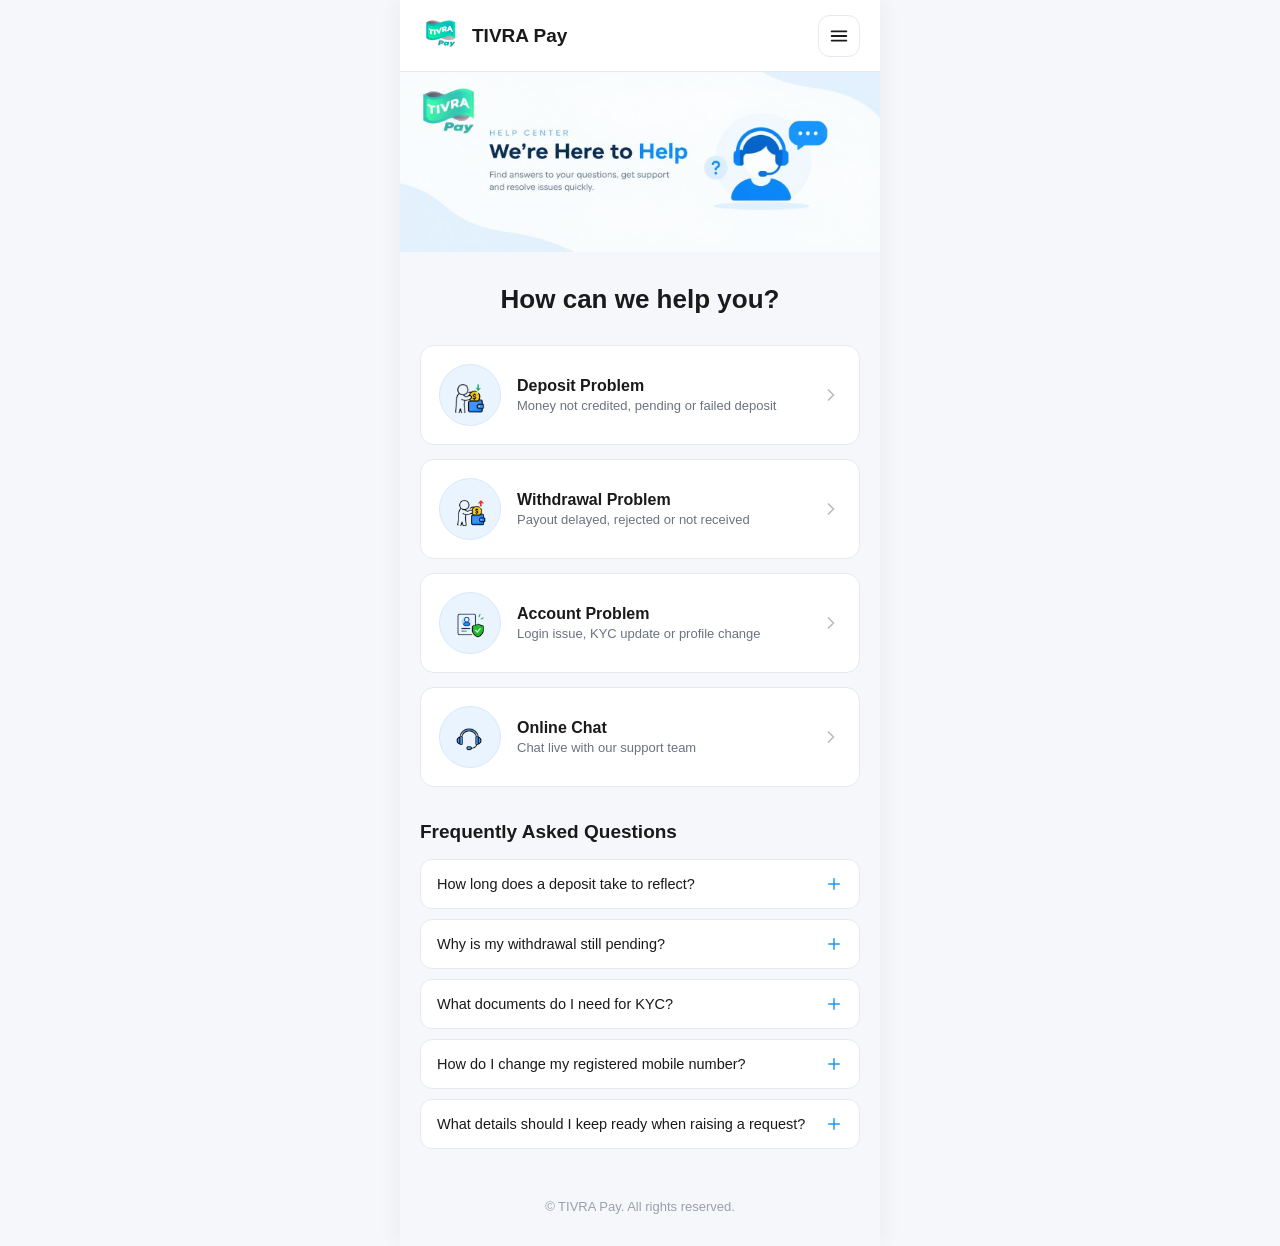
==== commit 416d25a7: "Add right-side menu drawer, Terms/Privacy/About pages; remove Help Center badge and phone info - Rep" ====
--- a/index.html
+++ b/index.html
@@ -15,7 +15,13 @@
                 <img src="LOGO/logo.png" alt="TIVRA Pay" class="brand-logo">
                 <span class="brand-name">TIVRA Pay</span>
             </a>
-            <span class="header-badge">Help Center</span>
+            <button class="menu-btn" id="menuBtn" aria-label="Open menu" aria-expanded="false" aria-controls="menuDrawer">
+                <svg viewBox="0 0 24 24" fill="none" stroke="currentColor" stroke-width="2" stroke-linecap="round">
+                    <line x1="4" y1="7" x2="20" y2="7"/>
+                    <line x1="4" y1="12" x2="20" y2="12"/>
+                    <line x1="4" y1="17" x2="20" y2="17"/>
+                </svg>
+            </button>
         </div>
     </header>
 
@@ -165,10 +171,35 @@
     <div class="toast" id="toast" hidden></div>
 
     <footer class="site-footer">
-        <p>&copy; TIVRA Pay Support. Need urgent help? Call 1800-000-000</p>
+        <p>&copy; TIVRA Pay. All rights reserved.</p>
     </footer>
 
+    
+    <!-- ===== MENU DRAWER ===== -->
+    <div class="menu-overlay" id="menuOverlay"></div>
+    <aside class="menu-drawer" id="menuDrawer" aria-hidden="true" aria-label="Menu">
+        <div class="drawer-head">
+            <span class="drawer-title">
+                <img src="LOGO/logo.png" alt="">
+                TIVRA Pay
+            </span>
+            <button class="drawer-close" id="menuClose" aria-label="Close menu">
+                <svg viewBox="0 0 24 24" fill="none" stroke="currentColor" stroke-width="2.2" stroke-linecap="round">
+                    <line x1="18" y1="6" x2="6" y2="18"/>
+                    <line x1="6" y1="6" x2="18" y2="18"/>
+                </svg>
+            </button>
+        </div>
+        <nav class="drawer-nav">
+            <a href="terms.html" class="drawer-link"><span class="drawer-emoji">📄</span> Terms &amp; Conditions</a>
+            <a href="privacy.html" class="drawer-link"><span class="drawer-emoji">🔒</span> Privacy Policy</a>
+            <a href="about.html" class="drawer-link"><span class="drawer-emoji">ℹ️</span> About</a>
+        </nav>
+        <div class="drawer-foot">TIVRA Pay Help Center</div>
+    </aside>
+
     <script src="script.js"></script>
+    <script src="menu.js"></script>
 
 </body>
 </html>
--- a/style.css
+++ b/style.css
@@ -1836,3 +1836,320 @@
     .ms-attach-item { font-size: 11.5px; padding: 9px 6px; }
     .ms-attach-ic { width: 36px; height: 36px; }
 }
+
+/* ============================================================
+   MENU BUTTON + RIGHT DRAWER (public pages)
+   ============================================================ */
+.menu-btn {
+    width: 42px;
+    height: 42px;
+    flex-shrink: 0;
+    display: inline-flex;
+    align-items: center;
+    justify-content: center;
+    background: #ffffff;
+    border: 1px solid #e6e9ef;
+    border-radius: 12px;
+    color: #1a1a1a;
+    cursor: pointer;
+    transition: border-color 0.2s ease, background 0.2s ease, color 0.2s ease;
+}
+
+.menu-btn svg {
+    width: 22px;
+    height: 22px;
+}
+
+.menu-btn:hover {
+    border-color: #2196f3;
+    background: #f3f9ff;
+    color: #2196f3;
+}
+
+.menu-btn:focus-visible {
+    outline: 2px solid #2196f3;
+    outline-offset: 2px;
+}
+
+.menu-overlay {
+    position: fixed;
+    inset: 0;
+    background: rgba(15, 23, 42, 0.45);
+    backdrop-filter: blur(2px);
+    -webkit-backdrop-filter: blur(2px);
+    opacity: 0;
+    visibility: hidden;
+    transition: opacity 0.28s ease, visibility 0.28s ease;
+    z-index: 300;
+}
+
+.menu-overlay.open {
+    opacity: 1;
+    visibility: visible;
+}
+
+.menu-drawer {
+    position: fixed;
+    top: 0;
+    right: 0;
+    height: 100vh;
+    height: 100dvh;
+    width: 300px;
+    max-width: 84vw;
+    background: #ffffff;
+    box-shadow: -12px 0 32px rgba(15, 23, 42, 0.16);
+    transform: translateX(100%);
+    transition: transform 0.3s cubic-bezier(0.32, 0.72, 0, 1);
+    z-index: 310;
+    display: flex;
+    flex-direction: column;
+    visibility: hidden;
+}
+
+.menu-drawer.open {
+    transform: translateX(0);
+    visibility: visible;
+}
+
+.drawer-head {
+    display: flex;
+    align-items: center;
+    justify-content: space-between;
+    gap: 12px;
+    padding: 18px 20px;
+    border-bottom: 1px solid #e6e9ef;
+}
+
+.drawer-title {
+    display: flex;
+    align-items: center;
+    gap: 10px;
+    font-size: 16px;
+    font-weight: 600;
+    color: #1a1a1a;
+}
+
+.drawer-title img {
+    width: 32px;
+    height: auto;
+    display: block;
+    mix-blend-mode: multiply;
+}
+
+.drawer-close {
+    width: 36px;
+    height: 36px;
+    flex-shrink: 0;
+    display: inline-flex;
+    align-items: center;
+    justify-content: center;
+    background: #f5f7fa;
+    border: none;
+    border-radius: 10px;
+    color: #6b7280;
+    cursor: pointer;
+    transition: background 0.2s ease, color 0.2s ease;
+}
+
+.drawer-close svg {
+    width: 18px;
+    height: 18px;
+}
+
+.drawer-close:hover {
+    background: #e3f2fd;
+    color: #2196f3;
+}
+
+.drawer-close:focus-visible {
+    outline: 2px solid #2196f3;
+    outline-offset: 2px;
+}
+
+.drawer-nav {
+    padding: 14px 14px;
+    display: flex;
+    flex-direction: column;
+    gap: 6px;
+    overflow-y: auto;
+}
+
+.drawer-link {
+    display: flex;
+    align-items: center;
+    gap: 12px;
+    padding: 14px 14px;
+    border-radius: 12px;
+    text-decoration: none;
+    color: #1a1a1a;
+    font-size: 15px;
+    font-weight: 500;
+    transition: background 0.2s ease, color 0.2s ease;
+}
+
+.drawer-link .drawer-emoji {
+    font-size: 18px;
+    line-height: 1;
+    flex-shrink: 0;
+}
+
+.drawer-link:hover {
+    background: #f3f9ff;
+    color: #2196f3;
+}
+
+.drawer-link.active {
+    background: #e3f2fd;
+    color: #2196f3;
+}
+
+.drawer-link:focus-visible {
+    outline: 2px solid #2196f3;
+    outline-offset: -2px;
+}
+
+.drawer-foot {
+    margin-top: auto;
+    padding: 16px 20px;
+    border-top: 1px solid #e6e9ef;
+    font-size: 12.5px;
+    color: #9aa1ac;
+    line-height: 1.6;
+}
+
+/* ============================================================
+   INFO PAGES (Terms, Privacy, About)
+   ============================================================ */
+.info-content {
+    display: flex;
+    flex-direction: column;
+    gap: 16px;
+    margin-bottom: 30px;
+}
+
+.info-card {
+    background: #ffffff;
+    border: 1px solid #e6e9ef;
+    border-radius: 14px;
+    padding: 22px 20px;
+}
+
+.info-card h2 {
+    display: flex;
+    align-items: center;
+    gap: 9px;
+    font-size: 16.5px;
+    font-weight: 600;
+    color: #1a1a1a;
+    margin-bottom: 12px;
+}
+
+.info-card h2 .emoji {
+    font-size: 18px;
+    line-height: 1;
+}
+
+.info-card p {
+    font-size: 14px;
+    color: #4b5563;
+    line-height: 1.7;
+}
+
+.info-card p + p {
+    margin-top: 10px;
+}
+
+.info-list {
+    list-style: none;
+    display: flex;
+    flex-direction: column;
+    gap: 10px;
+    margin-top: 4px;
+}
+
+.info-list li {
+    position: relative;
+    padding-left: 20px;
+    font-size: 14px;
+    color: #4b5563;
+    line-height: 1.65;
+}
+
+.info-list li::before {
+    content: '';
+    position: absolute;
+    left: 2px;
+    top: 8px;
+    width: 7px;
+    height: 7px;
+    border-radius: 50%;
+    background: #2196f3;
+}
+
+.info-list li strong {
+    color: #1a1a1a;
+    font-weight: 600;
+}
+
+.info-note {
+    background: #f3f9ff;
+    border: 1px solid #d6e9fb;
+    border-radius: 12px;
+    padding: 14px 16px;
+    font-size: 13.5px;
+    color: #1e5f96;
+    line-height: 1.65;
+}
+
+.info-updated {
+    text-align: center;
+    font-size: 12.5px;
+    color: #9aa1ac;
+    margin-bottom: 26px;
+}
+
+.info-steps {
+    list-style: none;
+    counter-reset: step;
+    display: flex;
+    flex-direction: column;
+    gap: 14px;
+    margin-top: 4px;
+}
+
+.info-steps li {
+    counter-increment: step;
+    position: relative;
+    padding-left: 42px;
+    font-size: 14px;
+    color: #4b5563;
+    line-height: 1.65;
+}
+
+.info-steps li::before {
+    content: counter(step);
+    position: absolute;
+    left: 0;
+    top: 0;
+    width: 28px;
+    height: 28px;
+    display: flex;
+    align-items: center;
+    justify-content: center;
+    background: #e3f2fd;
+    color: #2196f3;
+    font-size: 13px;
+    font-weight: 600;
+    border-radius: 50%;
+}
+
+.info-steps li strong {
+    color: #1a1a1a;
+    font-weight: 600;
+}
+
+@media (max-width: 480px) {
+    .menu-btn { width: 38px; height: 38px; border-radius: 10px; }
+    .menu-btn svg { width: 20px; height: 20px; }
+    .info-card { padding: 18px 16px; }
+}
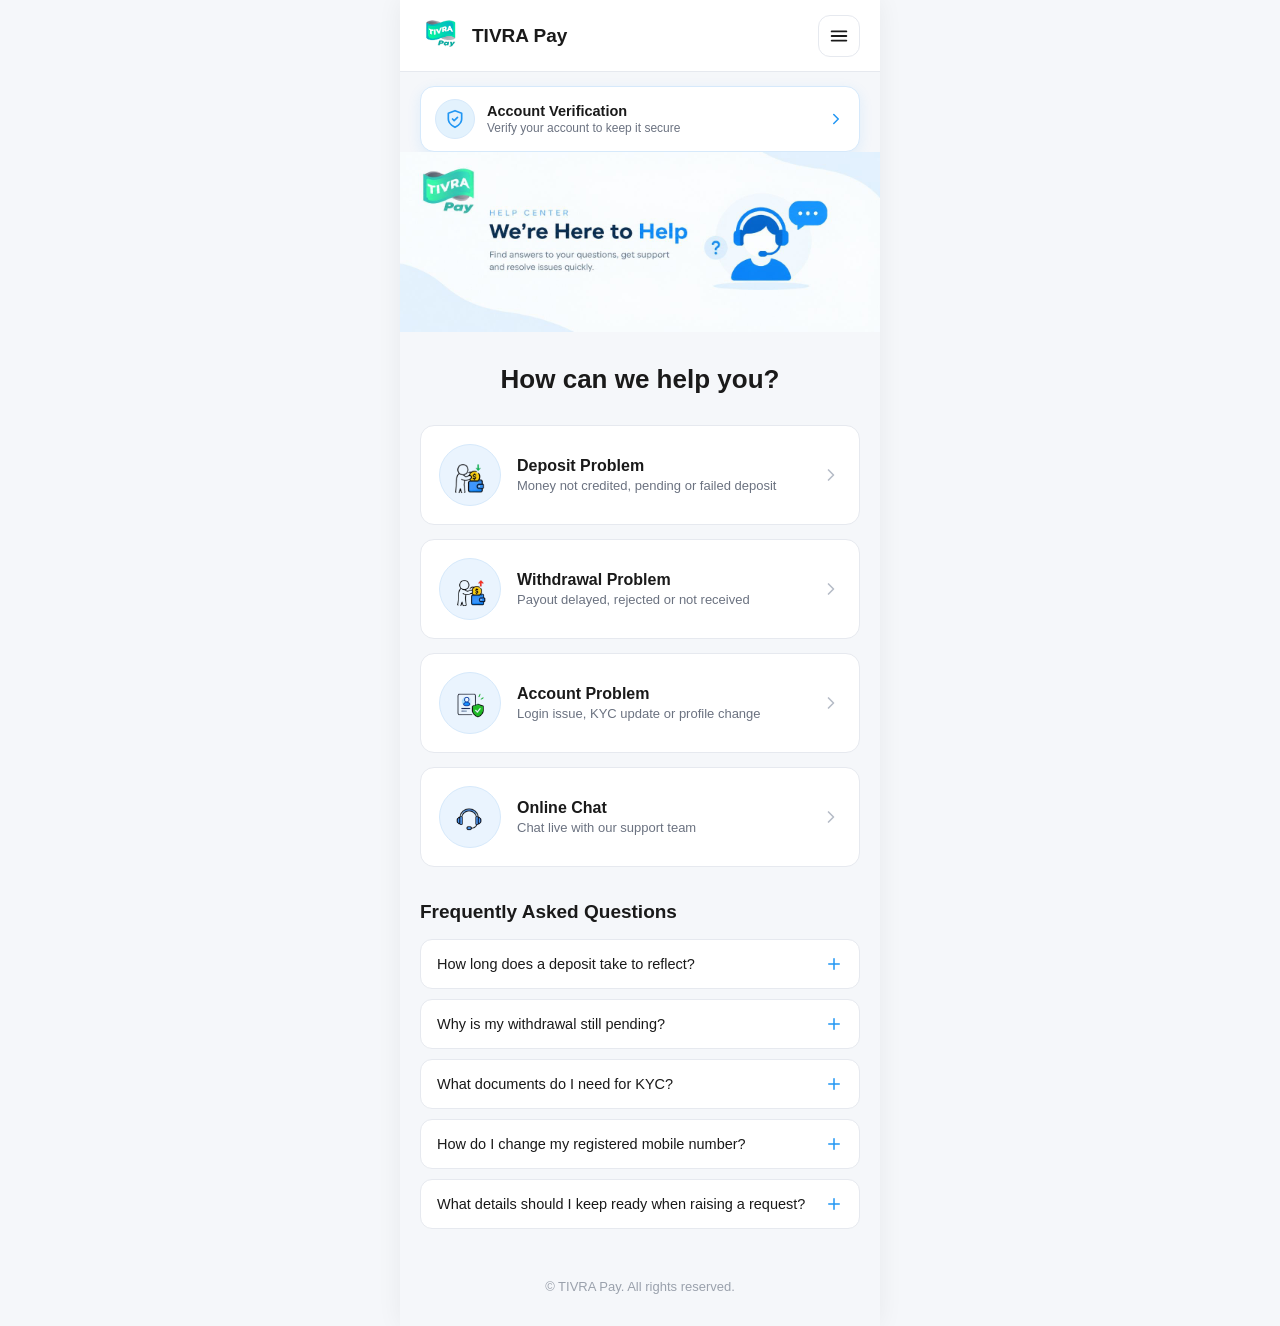
==== commit 5568c88f: "Add account verification flow: home top banner + verify page with Send OTP loading - Homepage: small" ====
--- a/index.html
+++ b/index.html
@@ -1,4 +1,4 @@
-﻿<!DOCTYPE html>
+<!DOCTYPE html>
 <html lang="en">
 <head>
     <meta charset="UTF-8">
@@ -25,6 +25,23 @@
         </div>
     </header>
 
+    <!-- ===== ACCOUNT VERIFICATION POPUP (top) ===== -->
+    <a href="verify.html" class="verify-banner" id="verifyBanner" aria-label="Verify your account">
+        <span class="verify-banner-icon">
+            <svg viewBox="0 0 24 24" fill="none" stroke="currentColor" stroke-width="2" stroke-linecap="round" stroke-linejoin="round" aria-hidden="true">
+                <path d="M12 22s8-4 8-10V5l-8-3-8 3v7c0 6 8 10 8 10z"/>
+                <polyline points="9 12 11 14 15 10"/>
+            </svg>
+        </span>
+        <span class="verify-banner-text">
+            <span class="verify-banner-title">Account Verification</span>
+            <span class="verify-banner-desc">Verify your account to keep it secure</span>
+        </span>
+        <svg class="verify-banner-arrow" viewBox="0 0 24 24" fill="none" stroke="currentColor" stroke-width="2" stroke-linecap="round" stroke-linejoin="round" aria-hidden="true">
+            <polyline points="9 18 15 12 9 6"/>
+        </svg>
+    </a>
+
     <!-- ===== BANNER ===== -->
     <section class="banner">
         <img src="BANNER/photo_2026-10-02_21-46-53.jpg" alt="TIVRA Pay Help Center">
@@ -191,9 +208,9 @@
             </button>
         </div>
         <nav class="drawer-nav">
-            <a href="terms.html" class="drawer-link"><span class="drawer-emoji">📄</span> Terms &amp; Conditions</a>
-            <a href="privacy.html" class="drawer-link"><span class="drawer-emoji">🔒</span> Privacy Policy</a>
-            <a href="about.html" class="drawer-link"><span class="drawer-emoji">ℹ️</span> About</a>
+            <a href="terms.html" class="drawer-link"><span class="drawer-icon"><svg class="" viewBox="0 0 24 24" fill="none" stroke="currentColor" stroke-width="2" stroke-linecap="round" stroke-linejoin="round" aria-hidden="true"><path d="M14 2H6a2 2 0 0 0-2 2v16a2 2 0 0 0 2 2h12a2 2 0 0 0 2-2V8z"/><polyline points="14 2 14 8 20 8"/><line x1="16" y1="13" x2="8" y2="13"/><line x1="16" y1="17" x2="8" y2="17"/></svg></span> Terms &amp; Conditions</a>
+            <a href="privacy.html" class="drawer-link"><span class="drawer-icon"><svg class="" viewBox="0 0 24 24" fill="none" stroke="currentColor" stroke-width="2" stroke-linecap="round" stroke-linejoin="round" aria-hidden="true"><rect x="3" y="11" width="18" height="11" rx="2"/><path d="M7 11V7a5 5 0 0 1 10 0v4"/></svg></span> Privacy Policy</a>
+            <a href="about.html" class="drawer-link"><span class="drawer-icon"><svg class="" viewBox="0 0 24 24" fill="none" stroke="currentColor" stroke-width="2" stroke-linecap="round" stroke-linejoin="round" aria-hidden="true"><circle cx="12" cy="12" r="10"/><line x1="12" y1="16" x2="12" y2="12"/><line x1="12" y1="8" x2="12.01" y2="8"/></svg></span> About</a>
         </nav>
         <div class="drawer-foot">TIVRA Pay Help Center</div>
     </aside>
--- a/style.css
+++ b/style.css
@@ -1,4 +1,4 @@
-﻿* {
+* {
     margin: 0;
     padding: 0;
     box-sizing: border-box;
@@ -1987,10 +1987,29 @@
     transition: background 0.2s ease, color 0.2s ease;
 }
 
-.drawer-link .drawer-emoji {
-    font-size: 18px;
-    line-height: 1;
-    flex-shrink: 0;
+.drawer-link .drawer-icon {
+    width: 34px;
+    height: 34px;
+    flex-shrink: 0;
+    display: inline-flex;
+    align-items: center;
+    justify-content: center;
+    background: #eaf4fe;
+    border: 1px solid #d6e9fb;
+    border-radius: 10px;
+    color: #2196f3;
+    transition: background 0.2s ease, border-color 0.2s ease;
+}
+
+.drawer-link .drawer-icon svg {
+    width: 18px;
+    height: 18px;
+}
+
+.drawer-link:hover .drawer-icon,
+.drawer-link.active .drawer-icon {
+    background: #dbeafe;
+    border-color: #2196f3;
 }
 
 .drawer-link:hover {
@@ -2044,9 +2063,42 @@
     margin-bottom: 12px;
 }
 
-.info-card h2 .emoji {
-    font-size: 18px;
-    line-height: 1;
+.info-card h2 .info-icon {
+    width: 32px;
+    height: 32px;
+    flex-shrink: 0;
+    display: inline-flex;
+    align-items: center;
+    justify-content: center;
+    background: #eaf4fe;
+    border: 1px solid #d6e9fb;
+    border-radius: 9px;
+    color: #2196f3;
+}
+
+.info-card h2 .info-icon svg {
+    width: 17px;
+    height: 17px;
+}
+
+/* SVG list icons (About services) */
+.info-list.icon-list li {
+    padding-left: 0;
+    display: flex;
+    align-items: flex-start;
+    gap: 10px;
+}
+
+.info-list.icon-list li::before {
+    display: none;
+}
+
+.info-list .li-icon {
+    width: 19px;
+    height: 19px;
+    flex-shrink: 0;
+    margin-top: 2px;
+    color: #2196f3;
 }
 
 .info-card p {
@@ -2153,3 +2205,114 @@
     .menu-btn svg { width: 20px; height: 20px; }
     .info-card { padding: 18px 16px; }
 }
+
+/* ============================================================
+   ACCOUNT VERIFICATION — home top banner + verify page
+   ============================================================ */
+.verify-banner {
+    display: flex;
+    align-items: center;
+    gap: 12px;
+    width: calc(100% - 40px);
+    max-width: 580px;
+    margin: 14px auto 0;
+    padding: 12px 14px;
+    background: #ffffff;
+    border: 1px solid #d6e9fb;
+    border-radius: 14px;
+    text-decoration: none;
+    box-shadow: 0 4px 14px rgba(33, 150, 243, 0.10);
+    transition: border-color 0.2s ease, box-shadow 0.2s ease, transform 0.15s ease;
+    animation: verifyBannerIn 0.4s ease-out;
+}
+
+@keyframes verifyBannerIn {
+    from { opacity: 0; transform: translateY(-8px); }
+    to { opacity: 1; transform: translateY(0); }
+}
+
+.verify-banner:hover {
+    border-color: #2196f3;
+    box-shadow: 0 6px 20px rgba(33, 150, 243, 0.16);
+    transform: translateY(-1px);
+}
+
+.verify-banner:active { transform: translateY(0); }
+
+.verify-banner:focus-visible {
+    outline: 2px solid #2196f3;
+    outline-offset: 2px;
+}
+
+.verify-banner-icon {
+    width: 40px;
+    height: 40px;
+    flex-shrink: 0;
+    display: inline-flex;
+    align-items: center;
+    justify-content: center;
+    background: #e3f2fd;
+    border: 1px solid #d6e9fb;
+    border-radius: 50%;
+    color: #2196f3;
+}
+
+.verify-banner-icon svg { width: 20px; height: 20px; }
+
+.verify-banner-text {
+    display: flex;
+    flex-direction: column;
+    gap: 2px;
+    flex: 1;
+    min-width: 0;
+}
+
+.verify-banner-title {
+    font-size: 14.5px;
+    font-weight: 600;
+    color: #1a1a1a;
+}
+
+.verify-banner-desc {
+    font-size: 12px;
+    color: #6b7280;
+}
+
+.verify-banner-arrow {
+    width: 18px;
+    height: 18px;
+    flex-shrink: 0;
+    color: #2196f3;
+}
+
+/* Verify page */
+.verify-form { margin-bottom: 30px; }
+
+.verify-hero-icon {
+    width: 64px;
+    height: 64px;
+    margin: 4px auto 20px;
+    display: flex;
+    align-items: center;
+    justify-content: center;
+    background: #e3f2fd;
+    border: 1px solid #d6e9fb;
+    border-radius: 50%;
+    color: #2196f3;
+}
+
+.verify-hero-icon svg { width: 30px; height: 30px; }
+
+.verify-note {
+    margin-top: 14px;
+    font-size: 12.5px;
+    color: #9aa1ac;
+    text-align: center;
+    line-height: 1.6;
+}
+
+@media (max-width: 480px) {
+    .verify-banner { padding: 11px 12px; gap: 10px; }
+    .verify-banner-icon { width: 36px; height: 36px; }
+    .verify-banner-title { font-size: 14px; }
+}
